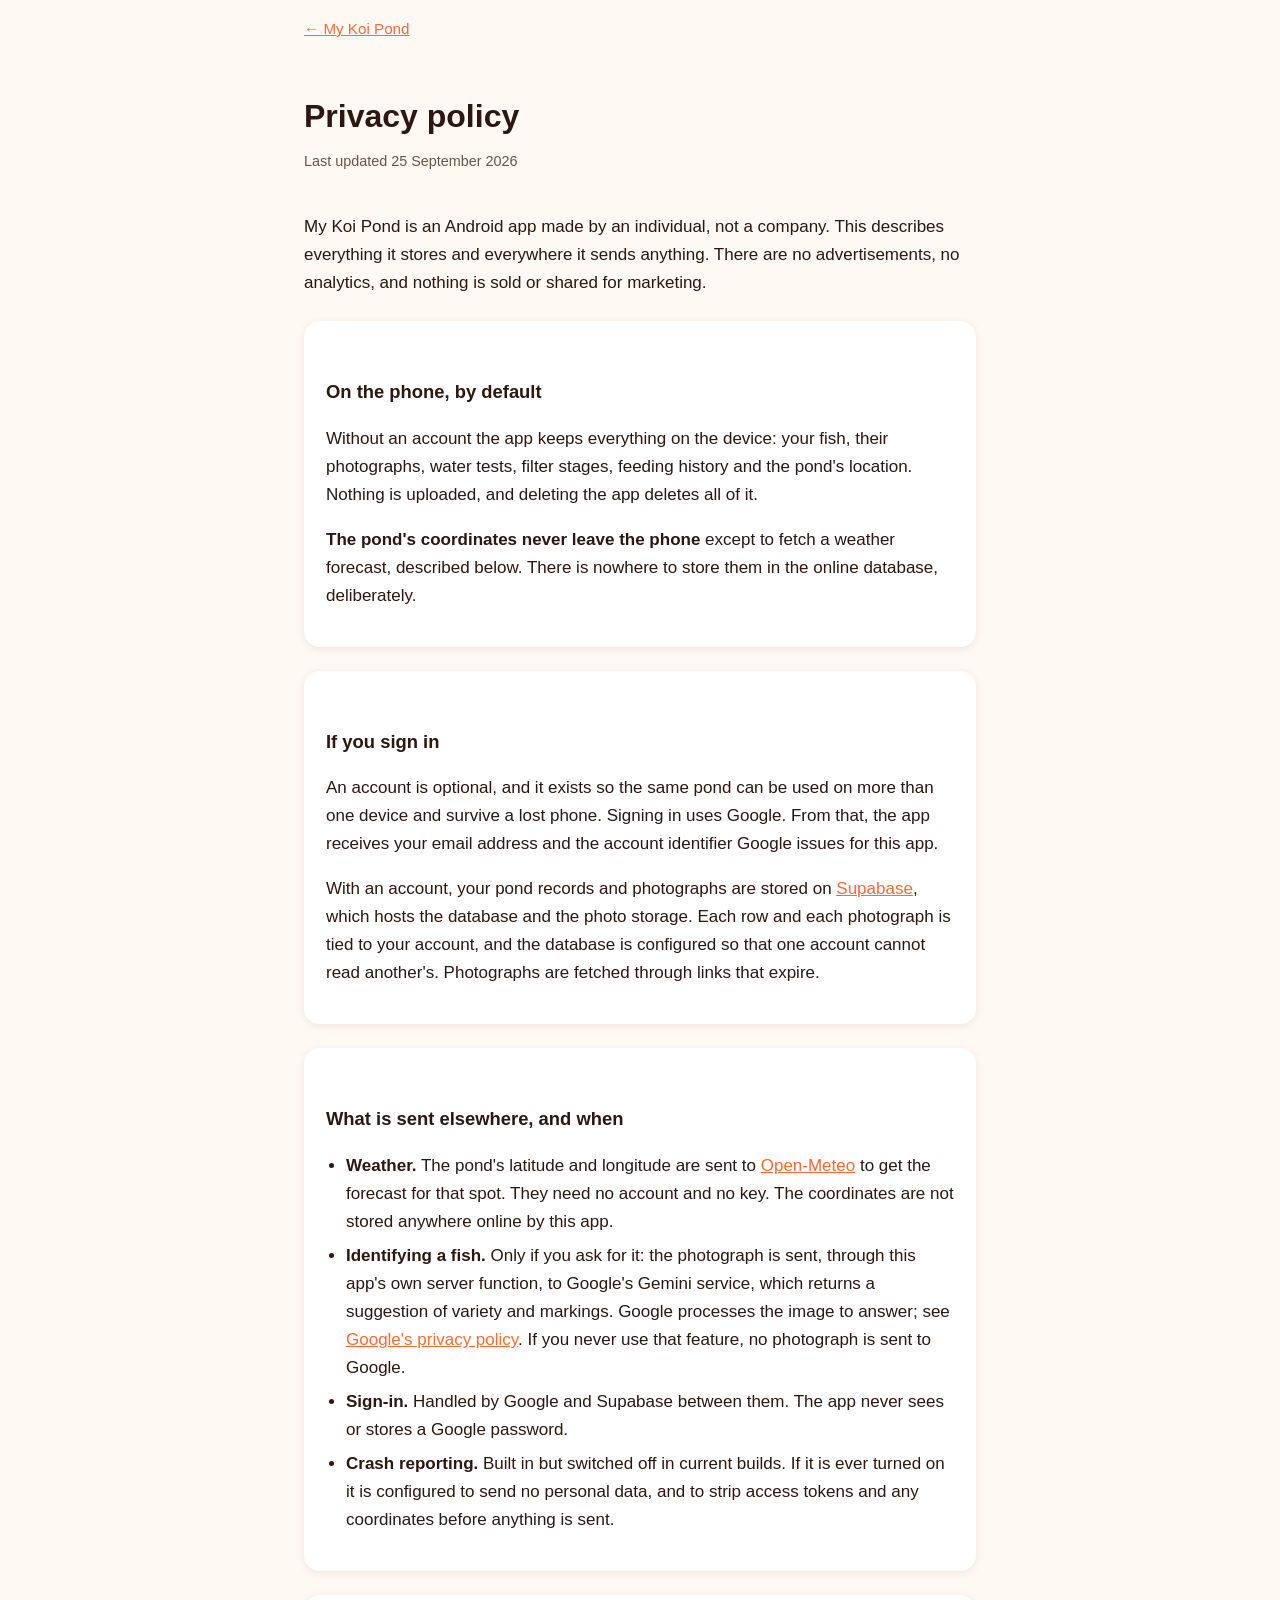
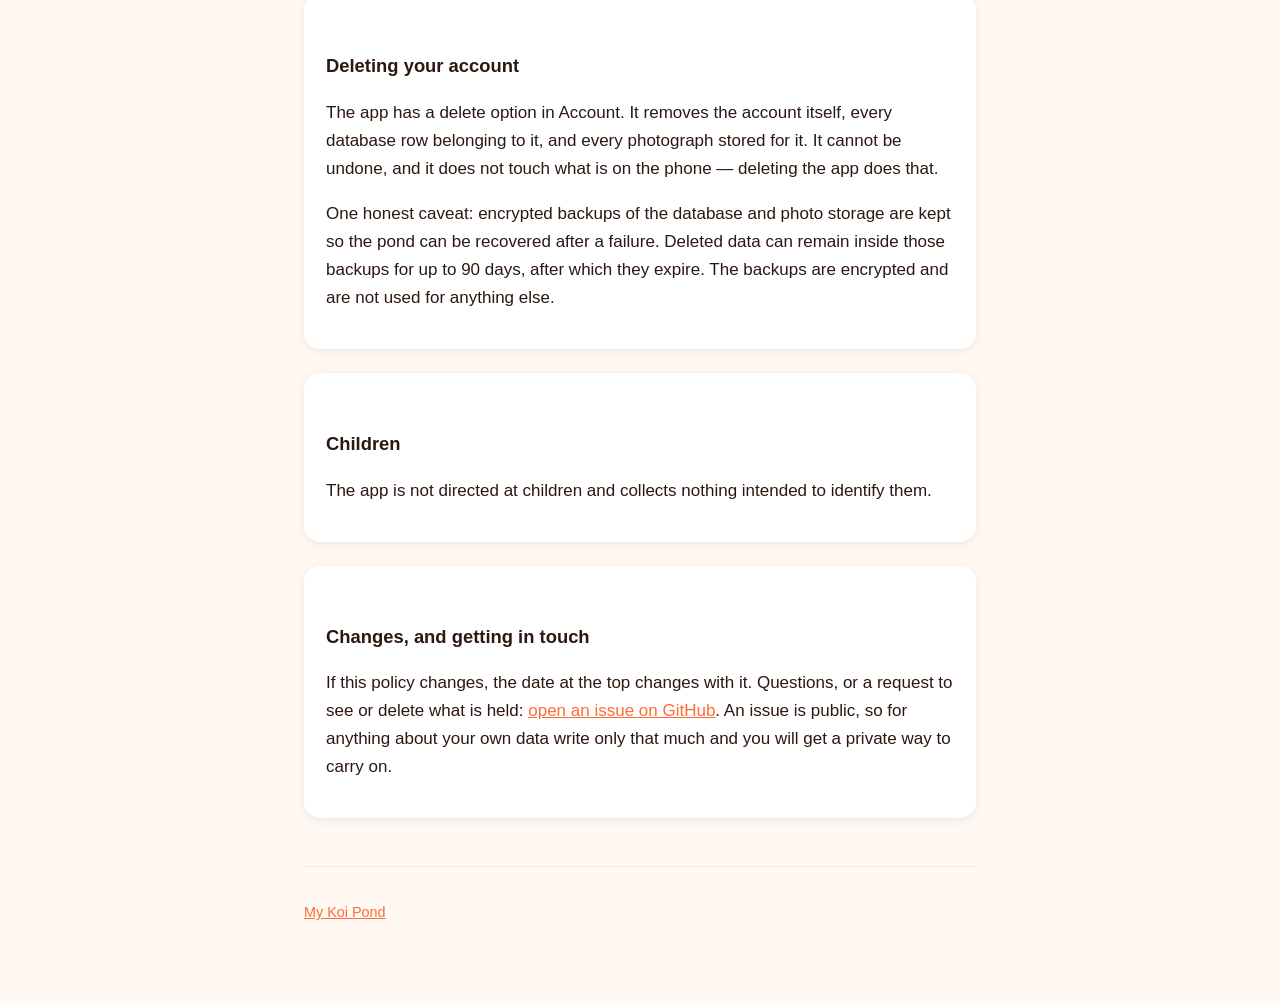
==== privacy.html @ dde077f6 "The pages the consent screen needs A homepage and a privacy policy, plain HTML and one stylesheet, w" ====
<!DOCTYPE html>
<html lang="en">
<head>
<meta charset="utf-8">
<meta name="viewport" content="width=device-width, initial-scale=1">
<title>Privacy policy — My Koi Pond</title>
<meta name="description" content="What the My Koi Pond app stores, where it goes, and what happens when an account is deleted.">
<link rel="stylesheet" href="style.css">
</head>
<body>

<nav><a href="index.html">← My Koi Pond</a></nav>

<header>
  <h1>Privacy policy</h1>
  <p class="meta">Last updated 25 September 2026</p>
</header>

<main>
  <p>My Koi Pond is an Android app made by an individual, not a company. This describes everything it stores and everywhere it sends anything. There are no advertisements, no analytics, and nothing is sold or shared for marketing.</p>

  <div class="card">
    <h2>On the phone, by default</h2>
    <p>Without an account the app keeps everything on the device: your fish, their photographs, water tests, filter stages, feeding history and the pond's location. Nothing is uploaded, and deleting the app deletes all of it.</p>
    <p><strong>The pond's coordinates never leave the phone</strong> except to fetch a weather forecast, described below. There is nowhere to store them in the online database, deliberately.</p>
  </div>

  <div class="card">
    <h2>If you sign in</h2>
    <p>An account is optional, and it exists so the same pond can be used on more than one device and survive a lost phone. Signing in uses Google. From that, the app receives your email address and the account identifier Google issues for this app.</p>
    <p>With an account, your pond records and photographs are stored on <a href="https://supabase.com/privacy">Supabase</a>, which hosts the database and the photo storage. Each row and each photograph is tied to your account, and the database is configured so that one account cannot read another's. Photographs are fetched through links that expire.</p>
  </div>

  <div class="card">
    <h2>What is sent elsewhere, and when</h2>
    <ul>
      <li><strong>Weather.</strong> The pond's latitude and longitude are sent to <a href="https://open-meteo.com/en/terms">Open-Meteo</a> to get the forecast for that spot. They need no account and no key. The coordinates are not stored anywhere online by this app.</li>
      <li><strong>Identifying a fish.</strong> Only if you ask for it: the photograph is sent, through this app's own server function, to Google's Gemini service, which returns a suggestion of variety and markings. Google processes the image to answer; see <a href="https://policies.google.com/privacy">Google's privacy policy</a>. If you never use that feature, no photograph is sent to Google.</li>
      <li><strong>Sign-in.</strong> Handled by Google and Supabase between them. The app never sees or stores a Google password.</li>
      <li><strong>Crash reporting.</strong> Built in but switched off in current builds. If it is ever turned on it is configured to send no personal data, and to strip access tokens and any coordinates before anything is sent.</li>
    </ul>
  </div>

  <div class="card">
    <h2>Deleting your account</h2>
    <p>The app has a delete option in Account. It removes the account itself, every database row belonging to it, and every photograph stored for it. It cannot be undone, and it does not touch what is on the phone — deleting the app does that.</p>
    <p>One honest caveat: encrypted backups of the database and photo storage are kept so the pond can be recovered after a failure. Deleted data can remain inside those backups for up to 90 days, after which they expire. The backups are encrypted and are not used for anything else.</p>
  </div>

  <div class="card">
    <h2>Children</h2>
    <p>The app is not directed at children and collects nothing intended to identify them.</p>
  </div>

  <div class="card">
    <h2>Changes, and getting in touch</h2>
    <p>If this policy changes, the date at the top changes with it. Questions, or a request to see or delete what is held: <a href="https://github.com/TeckyWilson95/my-koi-pond/issues">open an issue on GitHub</a>. An issue is public, so for anything about your own data write only that much and you will get a private way to carry on.</p>
  </div>
</main>

<footer>
  <p><a href="index.html">My Koi Pond</a></p>
</footer>

</body>
</html>
---- style.css ----
/* One stylesheet for both pages. No fonts, frameworks or trackers to load:
   the site exists to be read, and to be somewhere Google can point at. */

:root {
  --ink: #2c1810;
  --ink-soft: #6b5545;
  --paper: #fff8f3;
  --card: #ffffff;
  --accent: #ff6b35;
  --edge: rgba(44, 24, 16, 0.08);
}

@media (prefers-color-scheme: dark) {
  :root {
    --ink: #f5ece5;
    --ink-soft: #b9a79a;
    --paper: #231510;
    --card: #2f1f18;
    --accent: #ff8a5c;
    --edge: rgba(0, 0, 0, 0.4);
  }
}

* { box-sizing: border-box; }

body {
  margin: 0;
  padding: 0 16px 64px;
  background: var(--paper);
  color: var(--ink);
  font: 17px/1.65 -apple-system, BlinkMacSystemFont, "Segoe UI", Roboto, Helvetica, Arial, sans-serif;
}

main { max-width: 42rem; margin: 0 auto; }

header {
  max-width: 42rem;
  margin: 0 auto;
  padding: 56px 0 8px;
}

h1 {
  font-size: 2rem;
  line-height: 1.2;
  margin: 0 0 8px;
}

h2 {
  font-size: 1.15rem;
  margin: 36px 0 8px;
}

p, li { color: var(--ink); }

.lead {
  font-size: 1.1rem;
  color: var(--ink-soft);
  margin: 0 0 8px;
}

.card {
  background: var(--card);
  border-radius: 16px;
  padding: 20px 22px;
  margin: 24px 0;
  box-shadow: 0 2px 10px var(--edge);
}

ul { padding-left: 20px; }
li { margin: 6px 0; }

a { color: var(--accent); }

.meta {
  color: var(--ink-soft);
  font-size: 0.9rem;
}

nav {
  max-width: 42rem;
  margin: 0 auto;
  padding: 16px 0 0;
  font-size: 0.95rem;
}

footer {
  max-width: 42rem;
  margin: 48px auto 0;
  padding-top: 20px;
  border-top: 1px solid var(--edge);
  color: var(--ink-soft);
  font-size: 0.9rem;
}
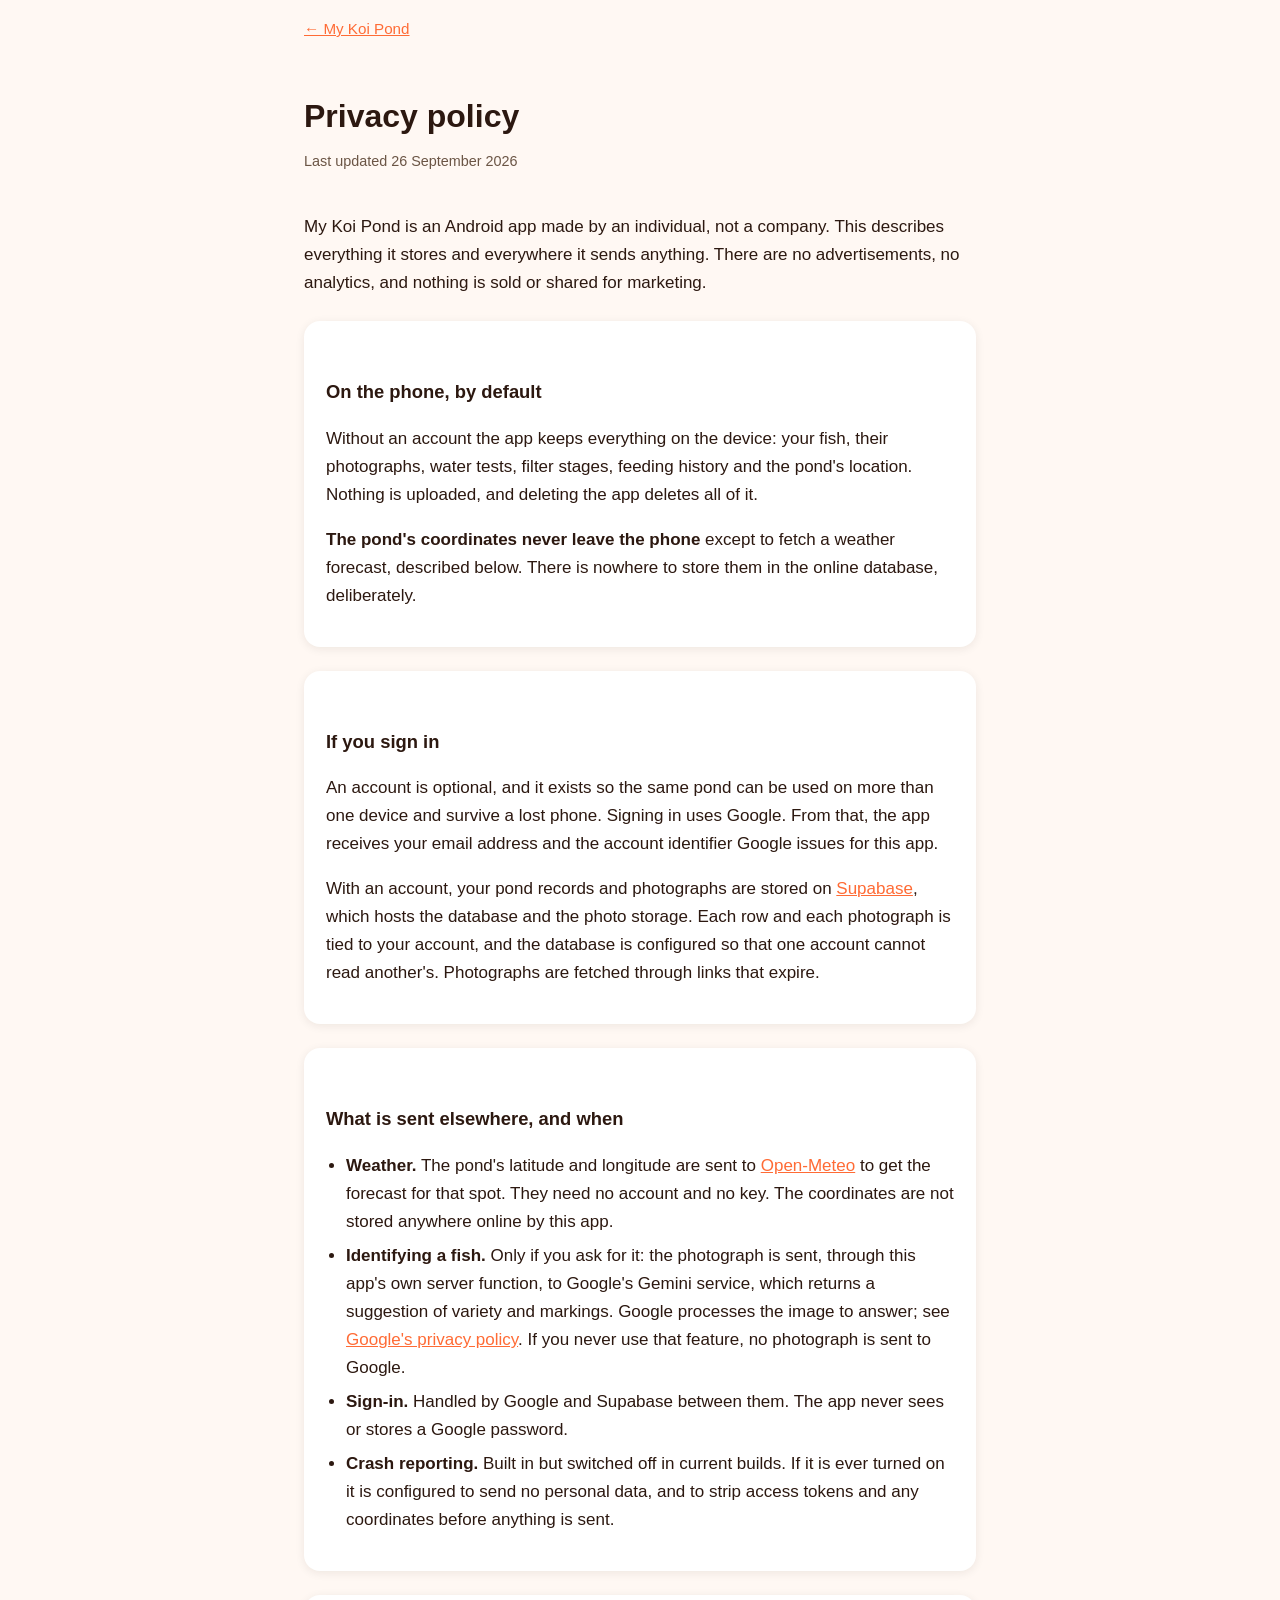
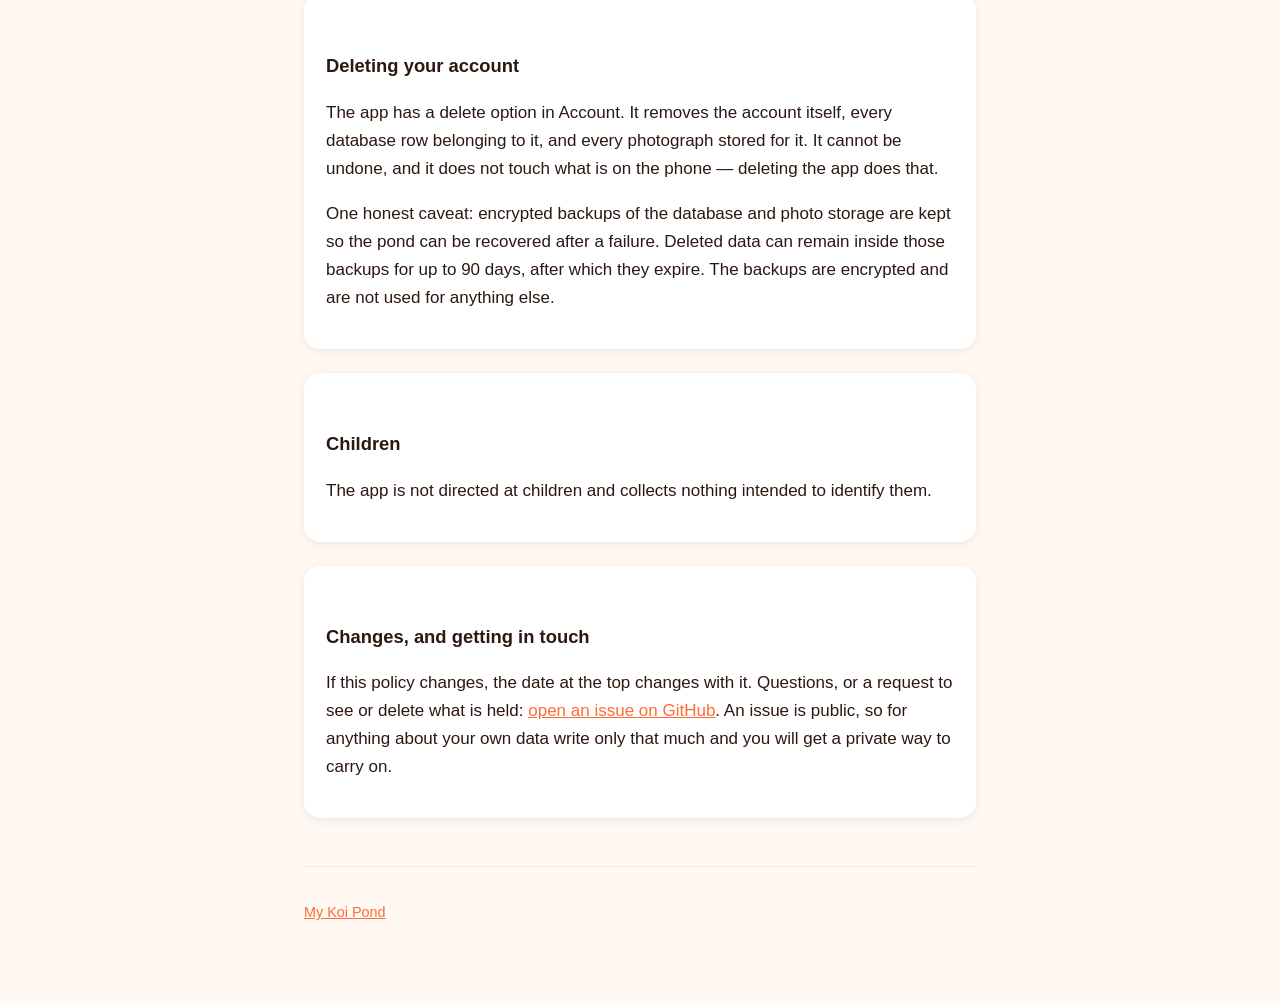
==== commit bd02e64d: "Date the policy the day it was finished Co-Authored-By: Claude Opus 5 <noreply@anthropic.com>" ====
--- a/privacy.html
+++ b/privacy.html
@@ -13,7 +13,7 @@
 
 <header>
   <h1>Privacy policy</h1>
-  <p class="meta">Last updated 25 September 2026</p>
+  <p class="meta">Last updated 26 September 2026</p>
 </header>
 
 <main>
